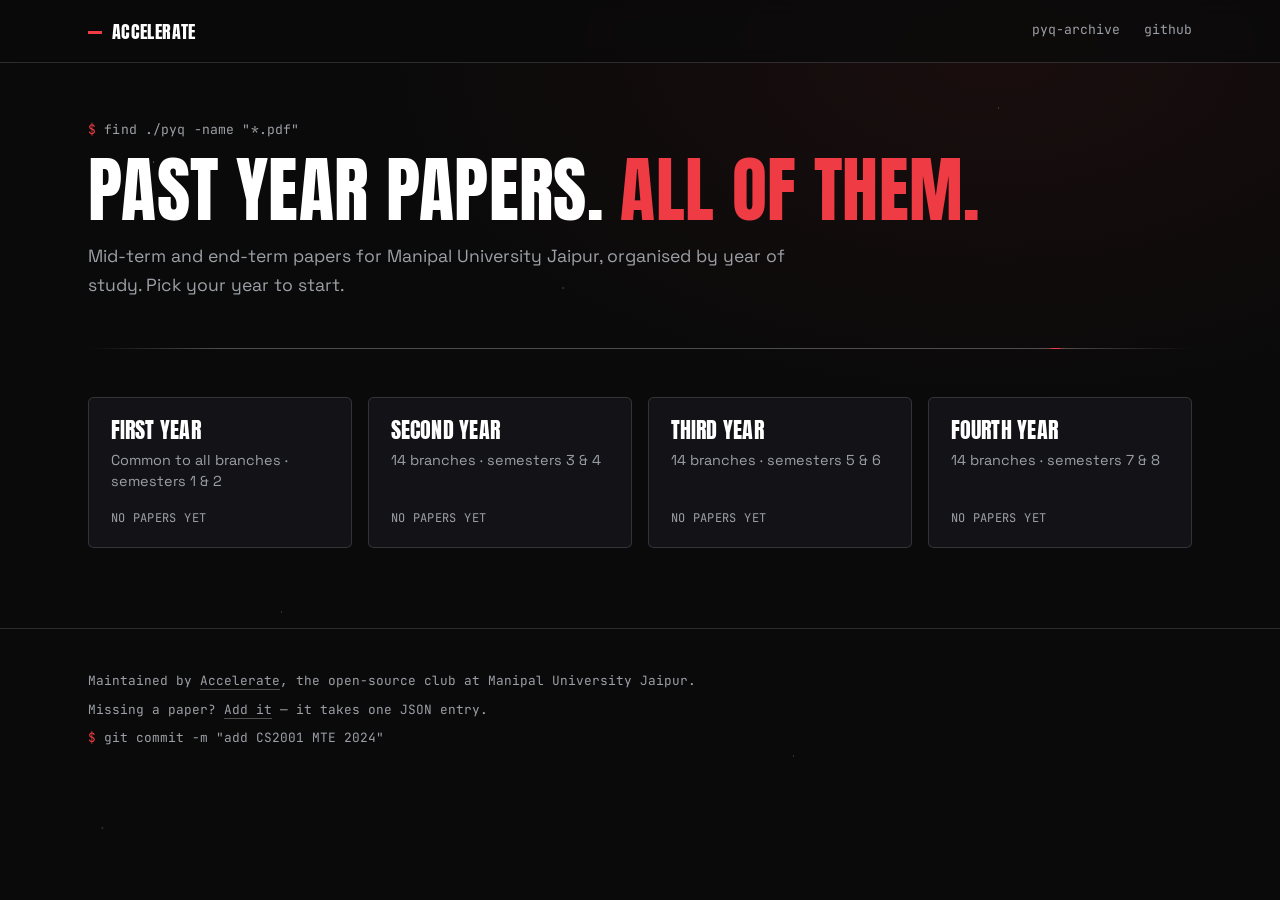
==== pyq/index.html @ 1fe402a1 "Set up repo structure and the PYQ archive Scaffold college-materials to match the club's repo conven" ====
<!doctype html>
<html lang="en">
  <head>
    <meta charset="utf-8" />
    <meta name="viewport" content="width=device-width, initial-scale=1" />
    <title>Past Year Papers — Accelerate</title>
    <meta
      name="description"
      content="Previous year question papers for Manipal University Jaipur, organised by year of study and branch."
    />
    <meta name="theme-color" content="#0a0a0a" />
    <link rel="stylesheet" href="../assets/fonts/fonts.css" />
    <link rel="stylesheet" href="../style.css" />
  </head>
  <body>
    <a class="skip-link" href="#main">Skip to main content</a>

    <header class="site-header">
      <div class="wrap">
        <p class="site-title"><a href="../">Accelerate</a></p>
        <nav class="site-nav" aria-label="Site">
          <a href="./">pyq-archive</a>
          <a href="https://github.com/accelerate-muj/college-materials">github</a>
        </nav>
      </div>
    </header>

    <main id="main" class="wrap" tabindex="-1">
      <!--
        Rendered by app.js. The noscript block below is the archive in static
        form — the papers are links, so the site must not become useless
        without JavaScript.
      -->
      <div id="app">
        <p class="prompt">find ./pyq -name "*.pdf"</p>
        <h1>Past Year Papers</h1>
        <p class="lede">Loading the archive…</p>
      </div>

      <noscript>
        <p class="prompt">find ./pyq -name "*.pdf"</p>
        <h1>Past Year Papers</h1>
        <p class="lede">
          This page uses JavaScript to render the archive. With JavaScript off, browse the papers
          directly in the repository — they are plain JSON and PDF files.
        </p>
        <ul>
          <li>
            <a href="https://github.com/accelerate-muj/college-materials/tree/main/data/pyq/first-year"
              >First Year papers</a
            >
          </li>
          <li>
            <a href="https://github.com/accelerate-muj/college-materials/tree/main/data/pyq/second-year"
              >Second Year papers (by branch)</a
            >
          </li>
          <li>
            <a href="https://github.com/accelerate-muj/college-materials/tree/main/data/pyq/third-year"
              >Third Year papers (by branch)</a
            >
          </li>
          <li>
            <a href="https://github.com/accelerate-muj/college-materials/tree/main/data/pyq/fourth-year"
              >Fourth Year papers (by branch)</a
            >
          </li>
        </ul>
      </noscript>
    </main>

    <footer class="site-footer">
      <div class="wrap">
        <p>
          Maintained by <a href="https://github.com/accelerate-muj">Accelerate</a>, the open-source
          club at Manipal University Jaipur.
        </p>
        <p>
          Missing a paper?
          <a href="https://github.com/accelerate-muj/college-materials/blob/main/CONTRIBUTING.md"
            >Add it</a
          >
          — it takes one JSON entry.
        </p>
        <p class="footer-command">git commit -m "add CS2001 MTE 2024"</p>
      </div>
    </footer>

    <!-- Load order matters: rules, then baked data, then the view that uses both. -->
    <script src="../src/pyq.js"></script>
    <script src="data.js"></script>
    <script src="app.js"></script>
  </body>
</html>
---- assets/fonts/fonts.css ----
/*
 * Generated by build-fonts.js from the .woff2 files in this directory.
 * Do not edit by hand — run: node build-fonts.js
 *
 * Faces are embedded as data: URIs so they load under file:// as well as
 * over HTTP. All three are SIL OFL 1.1; see README.md in this directory.
 */
@font-face {
  font-family: "Anton";
  font-style: normal;
  font-weight: 400;
  font-display: swap;
  src: url([data-uri]) format("woff2");
  unicode-range: U+0000-00FF, U+0131, U+0152-0153, U+02BB-02BC, U+02C6, U+02DA, U+02DC, U+2000-206F, U+2122, U+2212, U+FEFF, U+FFFD;
}

@font-face {
  font-family: "Space Grotesk";
  font-style: normal;
  font-weight: 400 700;
  font-display: swap;
  src: url([data-uri]) format("woff2");
  unicode-range: U+0000-00FF, U+0131, U+0152-0153, U+02BB-02BC, U+02C6, U+02DA, U+02DC, U+2000-206F, U+2122, U+2212, U+FEFF, U+FFFD;
}

@font-face {
  font-family: "JetBrains Mono";
  font-style: normal;
  font-weight: 400 700;
  font-display: swap;
  src: url([data-uri]) format("woff2");
  unicode-range: U+0000-00FF, U+0131, U+0152-0153, U+02BB-02BC, U+02C6, U+02DA, U+02DC, U+2000-206F, U+2122, U+2212, U+FEFF, U+FFFD;
}
---- style.css ----
/*
 * The Accelerate design system, as applied to College Materials.
 *
 * Black, crimson, white. Condensed uppercase for display, a geometric grotesque
 * for reading, and monospace wherever the interface is quoting a machine — the
 * same three voices the club's poster work uses. DESIGN.md documents the system
 * itself and is the file to read before changing anything here.
 *
 * Two constraints shape the implementation:
 *
 *   1. No external requests. The three faces are self-hosted and embedded as
 *      data: URIs in assets/fonts/fonts.css (generated by build-fonts.js), so
 *      the site has no CDN dependency, leaks nothing to a third party, and
 *      renders correctly when opened over file:// — where a linked font file
 *      would be refused, because font fetches are always made in CORS mode and
 *      a file:// page has a null origin. Pages link that file separately; it is
 *      deliberately not @imported, so it can be cached on its own.
 *   2. WCAG 2.1 AA (Article III.2 of the Constitution). Every foreground pair
 *      below is annotated with its measured contrast against its background.
 *      If you change a colour, re-measure it.
 */

/* --- Tokens --------------------------------------------------------------- */

:root {
  /* The identity is dark. There is no light variant — the club's visual work is
   * black-and-crimson, and a washed-out white version would read as a different
   * project. Declaring the scheme keeps form controls and scrollbars in step. */
  color-scheme: dark;

  --ink: #0a0a0a; /* page */
  --ink-raised: #131317; /* cards, chips */
  --ink-hover: #1b1b21;
  --paper: #ffffff; /* 19.8:1 on --ink */
  --paper-dim: #9ca0a6; /* 7.5:1 on --ink */
  --flare: #ee3b44; /* 5.0:1 on --ink */
  --flare-bright: #ff5c63; /* 6.6:1 on --ink */
  --hairline: rgba(255, 255, 255, 0.14);
  --hairline-strong: rgba(255, 255, 255, 0.28);

  --font-display: "Anton", "Arial Narrow", "Helvetica Neue", sans-serif;
  --font-body: "Space Grotesk", system-ui, -apple-system, "Segoe UI", sans-serif;
  --font-mono: "JetBrains Mono", ui-monospace, SFMono-Regular, Menlo, Consolas, monospace;

  --radius: 0.35rem;
  --measure: 72rem;
}

*,
*::before,
*::after {
  box-sizing: border-box;
}

/* --- Page ----------------------------------------------------------------
 * The starfield is drawn with gradients rather than an image: a handful of
 * one-pixel dots, fixed so they sit behind the content like a backdrop instead
 * of scrolling with it. No network request, no alt text to get wrong.
 */

body {
  margin: 0;
  min-height: 100vh;
  font-family: var(--font-body);
  font-size: 1rem;
  line-height: 1.65;
  color: var(--paper);
  background-color: var(--ink);
  background-image: radial-gradient(1px 1px at 12% 18%, rgba(255, 255, 255, 0.5), transparent 100%),
    radial-gradient(1px 1px at 78% 12%, rgba(255, 255, 255, 0.35), transparent 100%),
    radial-gradient(1.5px 1.5px at 44% 32%, rgba(255, 255, 255, 0.25), transparent 100%),
    radial-gradient(1px 1px at 88% 54%, rgba(255, 255, 255, 0.4), transparent 100%),
    radial-gradient(1px 1px at 22% 68%, rgba(255, 255, 255, 0.3), transparent 100%),
    radial-gradient(1px 1px at 62% 84%, rgba(255, 255, 255, 0.35), transparent 100%),
    radial-gradient(1.5px 1.5px at 8% 92%, rgba(255, 255, 255, 0.2), transparent 100%),
    radial-gradient(900px 500px at 78% 6%, rgba(238, 59, 68, 0.07), transparent 70%);
  background-attachment: fixed;
  background-repeat: no-repeat;
  -webkit-text-size-adjust: 100%;
}

.wrap {
  max-width: var(--measure);
  margin: 0 auto;
  padding: 0 1.5rem;
}

/* --- Skip link ------------------------------------------------------------ */

.skip-link {
  position: absolute;
  left: -9999px;
  top: 0;
  z-index: 10;
  padding: 0.75rem 1.25rem;
  font-family: var(--font-mono);
  font-size: 0.85rem;
  background: var(--flare);
  color: var(--ink); /* 5.0:1 on --flare */
  text-decoration: none;
}

.skip-link:focus {
  left: 0;
}

/* --- Focus ---------------------------------------------------------------- */

a:focus-visible,
button:focus-visible,
input:focus-visible,
select:focus-visible,
summary:focus-visible {
  outline: 2px solid var(--flare-bright);
  outline-offset: 3px;
}

/*
 * <main> carries tabindex="-1" so app.js can move focus to it after a hash
 * navigation — without that, a screen reader never announces the new screen.
 * It is not a Tab stop and the user did not choose to focus it, so a ring
 * around the whole page would be noise rather than a cue.
 */
main[tabindex="-1"]:focus {
  outline: none;
}

/* --- Header --------------------------------------------------------------- */

.site-header {
  border-bottom: 1px solid var(--hairline);
  background: rgba(10, 10, 10, 0.75);
  backdrop-filter: blur(8px);
  position: sticky;
  top: 0;
  z-index: 5;
}

.site-header .wrap {
  display: flex;
  flex-wrap: wrap;
  align-items: center;
  gap: 0.5rem 1.5rem;
  padding-top: 1rem;
  padding-bottom: 1rem;
}

.site-title {
  margin: 0;
  font-family: var(--font-display);
  font-size: 1.15rem;
  letter-spacing: 0.02em;
  text-transform: uppercase;
}

.site-title a {
  color: var(--paper);
  text-decoration: none;
}

.site-title a:hover {
  color: var(--flare-bright);
}

/* The rocket's trail, reduced to a mark: a crimson slash before the wordmark. */
.site-title a::before {
  content: "";
  display: inline-block;
  width: 0.9rem;
  height: 0.18rem;
  margin-right: 0.6rem;
  vertical-align: 0.28em;
  background: var(--flare);
}

.site-nav {
  margin-left: auto;
  display: flex;
  gap: 1.5rem;
  font-family: var(--font-mono);
  font-size: 0.82rem;
}

.site-nav a {
  color: var(--paper-dim);
  text-decoration: none;
  padding-bottom: 0.15rem;
  border-bottom: 1px solid transparent;
}

.site-nav a:hover {
  color: var(--paper);
  border-bottom-color: var(--flare);
}

/* --- Typography ----------------------------------------------------------- */

/*
 * main.wrap, not main: .wrap sets `padding: 0 1.5rem` as a shorthand, which
 * resets the block padding too, and a class outranks a bare type selector no
 * matter the order. Matching both keeps the content clear of the sticky header.
 */
main.wrap {
  padding-top: 3.5rem;
  padding-bottom: 5rem;
}

h1 {
  font-family: var(--font-display);
  font-size: clamp(2.4rem, 1.4rem + 4.2vw, 4.5rem);
  font-weight: 400;
  line-height: 0.98;
  letter-spacing: 0.005em;
  text-transform: uppercase;
  margin: 0 0 1rem;
}

/* The poster's device: the sentence turns crimson at the point it makes a claim. */
.accent {
  color: var(--flare);
}

h2 {
  font-family: var(--font-display);
  font-size: 1.6rem;
  font-weight: 400;
  line-height: 1.15;
  letter-spacing: 0.01em;
  text-transform: uppercase;
  margin: 3rem 0 1.25rem;
}

h3 {
  font-family: var(--font-body);
  font-size: 1.05rem;
  font-weight: 700;
  line-height: 1.3;
  margin: 0 0 0.2rem;
}

.lede {
  font-size: 1.1rem;
  color: var(--paper-dim);
  max-width: 44rem;
  margin: 0 0 2.5rem;
}

/*
 * The terminal prompt, used as an eyebrow above a heading. It is decoration
 * that happens to be text, so the "$ " is generated rather than written into
 * the markup — a screen reader should read the label, not the shell prompt.
 */
.prompt {
  font-family: var(--font-mono);
  font-size: 0.82rem;
  color: var(--paper-dim);
  letter-spacing: 0.01em;
  margin: 0 0 0.9rem;
}

.prompt::before {
  content: "$ ";
  color: var(--flare);
}

a {
  color: var(--flare);
}

a:hover {
  color: var(--flare-bright);
}

p {
  max-width: 44rem;
}

code {
  font-family: var(--font-mono);
  font-size: 0.85em;
  background: var(--ink-raised);
  border: 1px solid var(--hairline);
  border-radius: var(--radius);
  padding: 0.12em 0.4em;
  color: var(--paper);
}

/* --- Breadcrumb ----------------------------------------------------------- */

.breadcrumb {
  font-family: var(--font-mono);
  font-size: 0.8rem;
  margin: 0 0 1.75rem;
}

.breadcrumb ol {
  list-style: none;
  display: flex;
  flex-wrap: wrap;
  gap: 0.5rem;
  margin: 0;
  padding: 0;
  color: var(--paper-dim);
}

.breadcrumb li + li::before {
  content: "/";
  margin-right: 0.5rem;
  color: var(--flare);
}

.breadcrumb a {
  color: var(--paper-dim);
  text-decoration: none;
  border-bottom: 1px solid var(--hairline-strong);
}

.breadcrumb a:hover {
  color: var(--paper);
  border-bottom-color: var(--flare);
}

/* --- Trajectory rule -----------------------------------------------------
 * The poster's flight path: a hairline that drops, runs, and climbs to a lit
 * node. Here it is flattened to a divider with a single glowing stop.
 */

.trajectory {
  position: relative;
  height: 1px;
  border: 0;
  margin: 3rem 0;
  background: linear-gradient(90deg, transparent, var(--hairline-strong) 12%, var(--hairline-strong) 88%, transparent);
}

.trajectory::after {
  content: "";
  position: absolute;
  right: 12%;
  top: 50%;
  width: 9px;
  height: 9px;
  border-radius: 50%;
  transform: translateY(-50%);
  background: var(--flare);
  box-shadow: 0 0 0 4px rgba(238, 59, 68, 0.18), 0 0 22px 6px rgba(238, 59, 68, 0.35);
}

/* --- Card grids ----------------------------------------------------------- */

.card-grid {
  list-style: none;
  margin: 0;
  padding: 0;
  display: grid;
  gap: 1rem;
  grid-template-columns: repeat(auto-fill, minmax(15.5rem, 1fr));
}

.card {
  position: relative;
  display: flex;
  flex-direction: column;
  height: 100%;
  padding: 1.3rem 1.35rem 1.15rem;
  background: var(--ink-raised);
  border: 1px solid var(--hairline);
  border-radius: var(--radius);
  text-decoration: none;
  color: inherit;
  overflow: hidden;
  transition: border-color 0.15s ease, background-color 0.15s ease;
}

/* The crimson edge only lights on the card you are pointing at. */
.card::before {
  content: "";
  position: absolute;
  inset: 0 auto 0 0;
  width: 2px;
  background: var(--flare);
  transform: scaleY(0);
  transform-origin: top;
  transition: transform 0.15s ease;
}

.card:hover,
.card:focus-visible {
  background: var(--ink-hover);
  border-color: var(--hairline-strong);
}

.card:hover::before,
.card:focus-visible::before {
  transform: scaleY(1);
}

.card-title {
  font-family: var(--font-display);
  font-size: 1.35rem;
  line-height: 1.1;
  letter-spacing: 0.01em;
  text-transform: uppercase;
  color: var(--paper);
  margin-bottom: 0.45rem;
}

.card:hover .card-title {
  color: var(--flare-bright);
}

.card-meta {
  font-size: 0.9rem;
  line-height: 1.5;
  color: var(--paper-dim);
  margin: 0;
}

.card-count {
  margin-top: auto;
  padding-top: 1rem;
  font-family: var(--font-mono);
  font-size: 0.75rem;
  letter-spacing: 0.03em;
  text-transform: uppercase;
  color: var(--paper-dim);
}

/*
 * Crimson marks a collection that actually holds something. The inverse — a red
 * "no papers yet" on every card — was tried and reads as fourteen errors rather
 * than one invitation, which is exactly the overuse DESIGN.md warns about.
 */
.card-count[data-empty="false"] {
  color: var(--flare);
}

/* --- Group heading -------------------------------------------------------- */

.group-heading {
  font-family: var(--font-mono);
  font-size: 0.75rem;
  font-weight: 700;
  text-transform: uppercase;
  letter-spacing: 0.14em;
  color: var(--paper-dim);
  margin: 2.75rem 0 1rem;
  padding-bottom: 0.6rem;
  border-bottom: 1px solid var(--hairline);
}

.group-heading:first-of-type {
  margin-top: 1.5rem;
}

/* --- Paper listing -------------------------------------------------------- */

.subject {
  border: 1px solid var(--hairline);
  border-left: 2px solid var(--flare);
  border-radius: 0 var(--radius) var(--radius) 0;
  padding: 1.2rem 1.4rem;
  margin-bottom: 1rem;
  background: var(--ink-raised);
}

.subject-code {
  font-family: var(--font-mono);
  font-size: 0.78rem;
  letter-spacing: 0.06em;
  color: var(--paper-dim);
  margin: 0;
}

.paper-list {
  list-style: none;
  margin: 1rem 0 0;
  padding: 0;
  display: flex;
  flex-wrap: wrap;
  gap: 0.55rem;
}

.paper-link {
  display: inline-flex;
  align-items: baseline;
  gap: 0.5rem;
  padding: 0.4rem 0.85rem;
  font-family: var(--font-mono);
  font-size: 0.82rem;
  border: 1px solid var(--hairline-strong);
  border-radius: 2rem;
  background: transparent;
  text-decoration: none;
  color: var(--paper);
  transition: border-color 0.15s ease, background-color 0.15s ease;
}

.paper-link:hover {
  border-color: var(--flare);
  background: rgba(238, 59, 68, 0.12);
  color: var(--paper);
}

.paper-exam {
  font-weight: 700;
  color: var(--flare);
  letter-spacing: 0.04em;
}

.paper-link:hover .paper-exam {
  color: var(--flare-bright);
}

.paper-year {
  color: var(--paper-dim);
}

/* --- Empty state ---------------------------------------------------------- */

.empty {
  border: 1px dashed var(--hairline-strong);
  border-radius: var(--radius);
  padding: 2rem;
  background: rgba(255, 255, 255, 0.02);
}

.empty h2 {
  margin-top: 0;
  font-size: 1.3rem;
}

.empty p:last-child {
  margin-bottom: 0;
}

/* --- Footer --------------------------------------------------------------- */

.site-footer {
  border-top: 1px solid var(--hairline);
  padding: 2.5rem 0;
  font-family: var(--font-mono);
  font-size: 0.8rem;
  line-height: 1.8;
  color: var(--paper-dim);
}

.site-footer p {
  margin: 0 0 0.35rem;
  max-width: none;
}

.site-footer a {
  color: var(--paper-dim);
  text-decoration: none;
  border-bottom: 1px solid var(--hairline-strong);
}

.site-footer a:hover {
  color: var(--flare-bright);
  border-bottom-color: var(--flare);
}

/* The closing shell line, as on the poster. */
.footer-command {
  color: var(--paper-dim);
  margin-top: 1.25rem;
}

.footer-command::before {
  content: "$ ";
  color: var(--flare);
}

/* --- Motion --------------------------------------------------------------- */

@media (prefers-reduced-motion: reduce) {
  *,
  *::before,
  *::after {
    animation-duration: 0.01ms !important;
    animation-iteration-count: 1 !important;
    transition-duration: 0.01ms !important;
    scroll-behavior: auto !important;
  }
}

/* --- Small screens -------------------------------------------------------- */

@media (max-width: 30rem) {
  main.wrap {
    padding-top: 2.5rem;
  }

  .site-nav {
    width: 100%;
    margin-left: 0;
    gap: 1.25rem;
  }
}
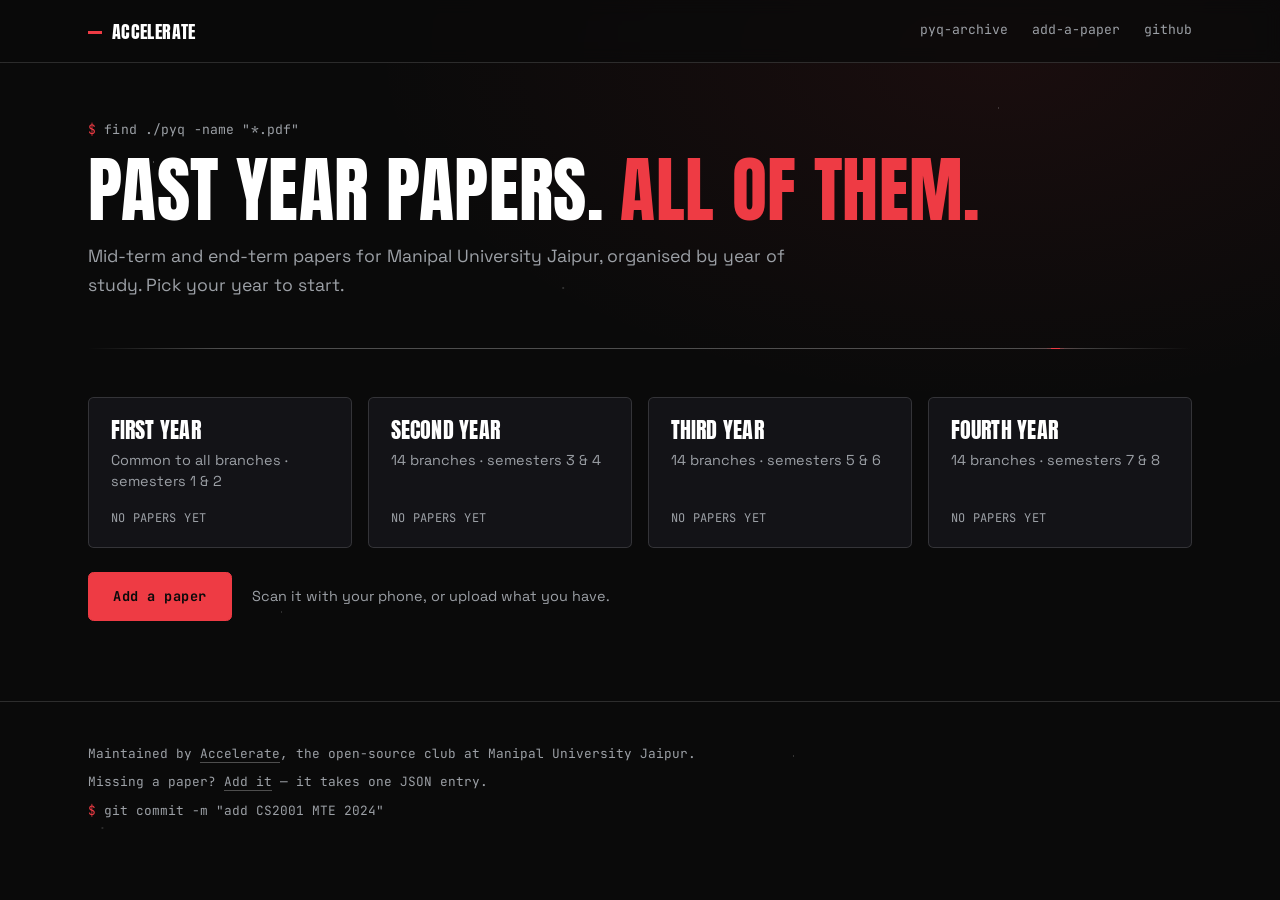
==== commit 7436ac51: "Add a scanner so contributing takes a minute and no Git Contributing was "edit JSON, run a build scr" ====
--- a/pyq/index.html
+++ b/pyq/index.html
@@ -20,6 +20,7 @@
         <p class="site-title"><a href="../">Accelerate</a></p>
         <nav class="site-nav" aria-label="Site">
           <a href="./">pyq-archive</a>
+          <a href="add/">add-a-paper</a>
           <a href="https://github.com/accelerate-muj/college-materials">github</a>
         </nav>
       </div>
--- a/style.css
+++ b/style.css
@@ -534,6 +534,41 @@
   margin-bottom: 0;
 }
 
+/* --- Call to action -------------------------------------------------------
+ * The one crimson fill in the archive. A reader who did not find the paper
+ * they wanted is the likeliest person to add it, so the invitation sits at the
+ * bottom of an empty collection and of a full one.
+ */
+
+.empty-actions {
+  display: flex;
+  flex-wrap: wrap;
+  align-items: center;
+  gap: 0.85rem 1.25rem;
+  margin: 1.5rem 0 0;
+}
+
+.btn-cta {
+  display: inline-flex;
+  align-items: center;
+  padding: 0.75rem 1.5rem;
+  font-family: var(--font-mono);
+  font-size: 0.85rem;
+  font-weight: 700;
+  letter-spacing: 0.04em;
+  background: var(--flare);
+  border: 1px solid var(--flare);
+  border-radius: var(--radius);
+  color: var(--ink); /* 5.0:1 on --flare */
+  text-decoration: none;
+}
+
+.btn-cta:hover {
+  background: var(--flare-bright);
+  border-color: var(--flare-bright);
+  color: var(--ink);
+}
+
 /* --- Footer --------------------------------------------------------------- */
 
 .site-footer {
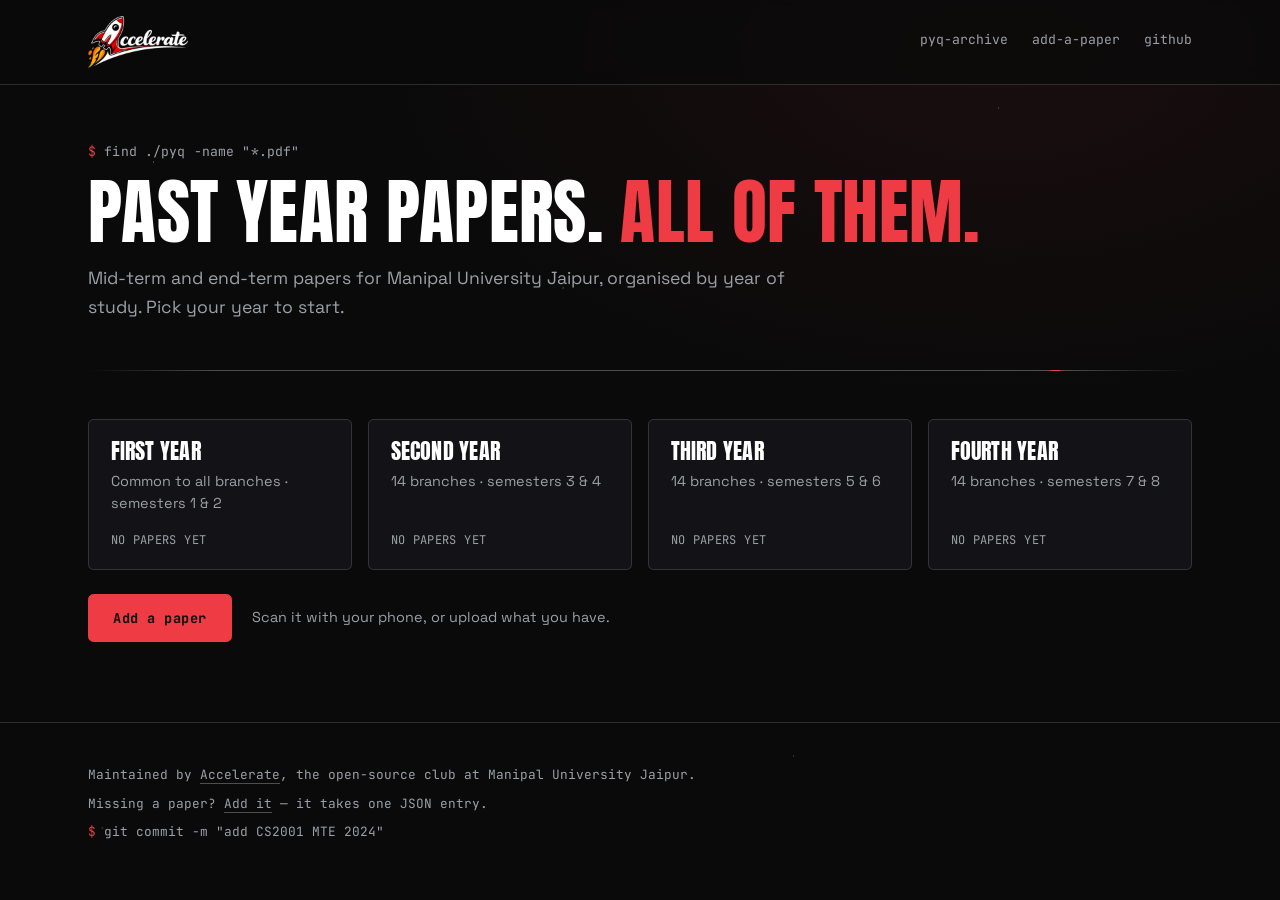
==== commit 177d7cc3: "Use the club logo in the page headers Replaces the crimson slash and the Anton wordmark with the rea" ====
--- a/pyq/index.html
+++ b/pyq/index.html
@@ -9,6 +9,8 @@
       content="Previous year question papers for Manipal University Jaipur, organised by year of study and branch."
     />
     <meta name="theme-color" content="#0a0a0a" />
+    <link rel="icon" type="image/png" sizes="32x32" href="../assets/brand/favicon-32.png" />
+    <link rel="apple-touch-icon" href="../assets/brand/apple-touch-icon.png" />
     <link rel="stylesheet" href="../assets/fonts/fonts.css" />
     <link rel="stylesheet" href="../style.css" />
   </head>
@@ -17,7 +19,13 @@
 
     <header class="site-header">
       <div class="wrap">
-        <p class="site-title"><a href="../">Accelerate</a></p>
+        <p class="site-title">
+          <a href="../">
+            <img class="site-logo" src="../assets/brand/logo.png"
+                 srcset="../assets/brand/logo.png 1x, ../assets/brand/logo@2x.png 2x"
+                 width="300" height="156" alt="Accelerate" />
+          </a>
+        </p>
         <nav class="site-nav" aria-label="Site">
           <a href="./">pyq-archive</a>
           <a href="add/">add-a-paper</a>
--- a/style.css
+++ b/style.css
@@ -147,30 +147,35 @@
 
 .site-title {
   margin: 0;
-  font-family: var(--font-display);
-  font-size: 1.15rem;
-  letter-spacing: 0.02em;
-  text-transform: uppercase;
+  line-height: 0;
 }
 
 .site-title a {
-  color: var(--paper);
-  text-decoration: none;
-}
-
-.site-title a:hover {
-  color: var(--flare-bright);
-}
-
-/* The rocket's trail, reduced to a mark: a crimson slash before the wordmark. */
-.site-title a::before {
-  content: "";
   display: inline-block;
-  width: 0.9rem;
-  height: 0.18rem;
-  margin-right: 0.6rem;
-  vertical-align: 0.28em;
-  background: var(--flare);
+  text-decoration: none;
+}
+
+/*
+ * The club's logo — the rocket and the script wordmark as one lockup. It *is*
+ * the wordmark, so it carries alt="Accelerate" and there is no text beside it
+ * to duplicate.
+ *
+ * Sized by height so it matches the nav's optical weight, with the width left
+ * to the aspect ratio (roughly 1.92:1). The width/height attributes in the
+ * markup are the intrinsic pixel size — they reserve the right box before the
+ * image loads, so the header does not jump.
+ *
+ * The artwork is transparent, cut from its black field by flood-filling from
+ * the edges. Do not put a plate or a glow behind it.
+ */
+.site-logo {
+  display: block;
+  width: auto;
+  height: 3.25rem;
+}
+
+.site-title a:hover .site-logo {
+  opacity: 0.85;
 }
 
 .site-nav {
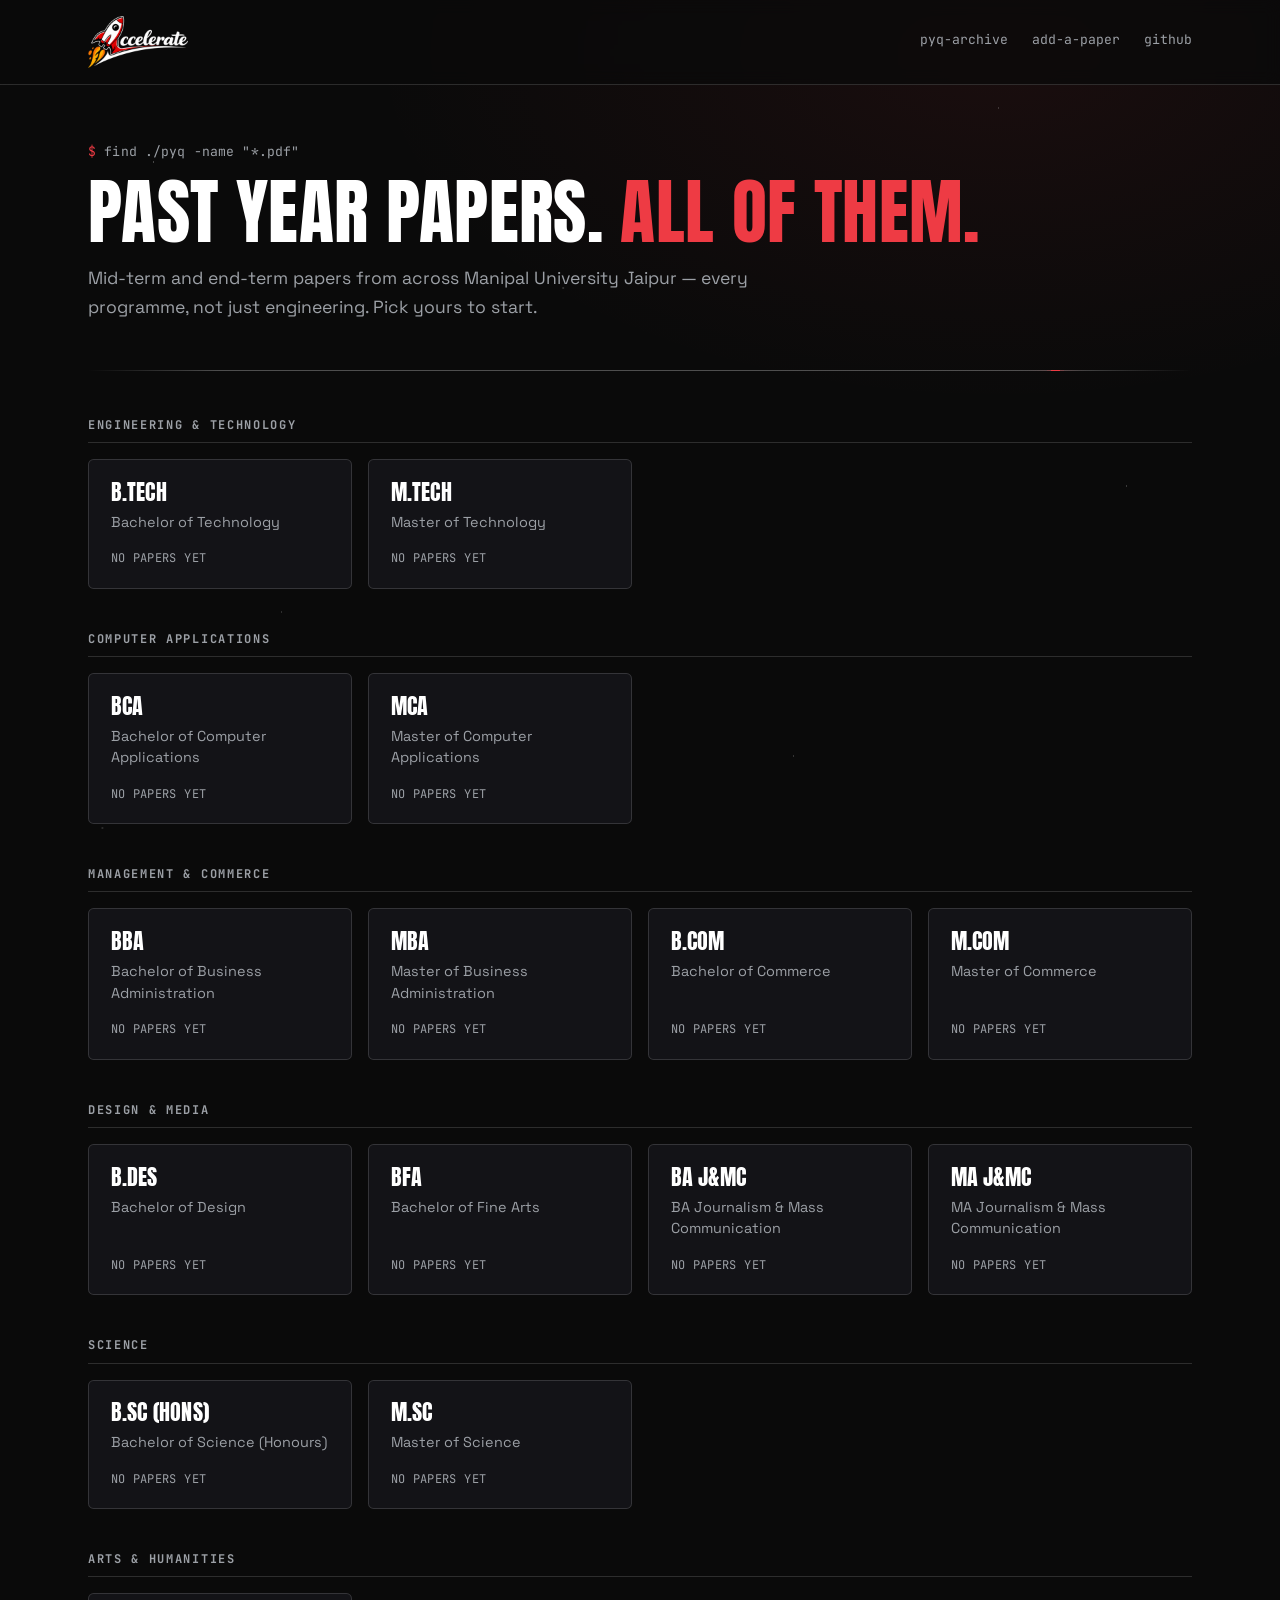
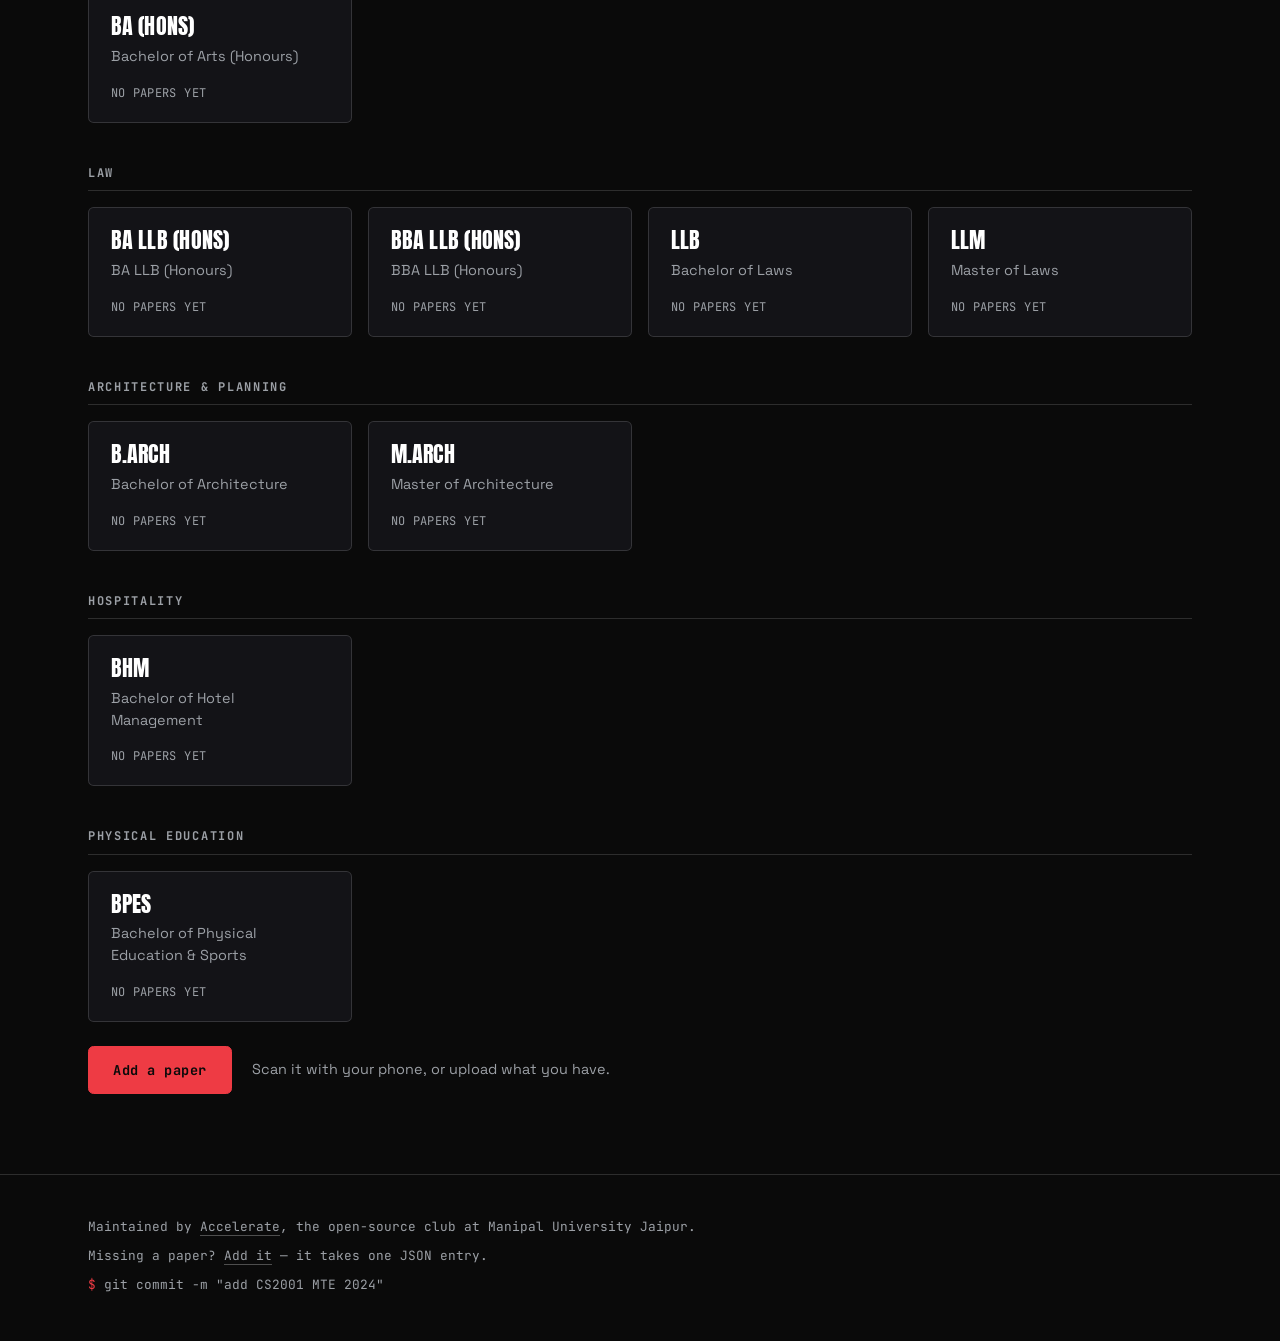
==== commit 12d86a04: "Cover every MUJ programme, not just B.Tech The archive was engineering-shaped: four years and one br" ====
--- a/pyq/index.html
+++ b/pyq/index.html
@@ -6,15 +6,16 @@
     <title>Past Year Papers — Accelerate</title>
     <meta
       name="description"
-      content="Previous year question papers for Manipal University Jaipur, organised by year of study and branch."
+      content="Previous year question papers for every programme at Manipal University Jaipur, organised by programme, year of study and specialisation."
     />
     <meta name="theme-color" content="#0a0a0a" />
     <link rel="icon" type="image/png" sizes="32x32" href="../assets/brand/favicon-32.png" />
     <link rel="apple-touch-icon" href="../assets/brand/apple-touch-icon.png" />
     <link rel="stylesheet" href="../assets/fonts/fonts.css" />
+    <link rel="stylesheet" href="../assets/accelerate.css" />
     <link rel="stylesheet" href="../style.css" />
   </head>
-  <body>
+  <body class="accelerate-field">
     <a class="skip-link" href="#main">Skip to main content</a>
 
     <header class="site-header">
@@ -55,24 +56,14 @@
         </p>
         <ul>
           <li>
-            <a href="https://github.com/accelerate-muj/college-materials/tree/main/data/pyq/first-year"
-              >First Year papers</a
-            >
+            <a href="https://github.com/accelerate-muj/college-materials/tree/main/data/pyq"
+              >Every collection</a
+            >, filed as <code>&lt;programme&gt;/year-N/&lt;specialisation&gt;.json</code>
           </li>
           <li>
-            <a href="https://github.com/accelerate-muj/college-materials/tree/main/data/pyq/second-year"
-              >Second Year papers (by branch)</a
-            >
-          </li>
-          <li>
-            <a href="https://github.com/accelerate-muj/college-materials/tree/main/data/pyq/third-year"
-              >Third Year papers (by branch)</a
-            >
-          </li>
-          <li>
-            <a href="https://github.com/accelerate-muj/college-materials/tree/main/data/pyq/fourth-year"
-              >Fourth Year papers (by branch)</a
-            >
+            <a href="https://github.com/accelerate-muj/college-materials/tree/main/papers"
+              >The scanned PDFs</a
+            >, under the same paths
           </li>
         </ul>
       </noscript>
--- a/assets/accelerate.css
+++ b/assets/accelerate.css
@@ -0,0 +1,191 @@
+/*
+ * THE ACCELERATE DESIGN SYSTEM
+ * ============================
+ *
+ * Canonical source: accelerate-muj/college-materials/assets/accelerate.css
+ *
+ * This file is the *system* — tokens, the three type voices, focus, motion and
+ * the shared motifs. It contains nothing specific to any one project; a repo's
+ * own stylesheet holds its components and layers on top.
+ *
+ * ## Using it in another repo
+ *
+ * Copy this file, `assets/fonts/` and `assets/brand/`, then link them ahead of
+ * your own stylesheet:
+ *
+ *     <link rel="stylesheet" href="assets/fonts/fonts.css" />
+ *     <link rel="stylesheet" href="assets/accelerate.css" />
+ *     <link rel="stylesheet" href="style.css" />
+ *
+ * It is a copy rather than a shared URL on purpose. Loading it from another
+ * origin would make every club site depend on one Pages deployment staying up,
+ * and would break opening a page over file:// — which campus-mapper in
+ * particular is built around. The cost is that copies can drift, so when you
+ * change the system, change it here first and re-copy.
+ *
+ * ## Rules that are part of the system, not decoration
+ *
+ *   - Every colour resolves through a token. No raw hex below the token block.
+ *   - Crimson is a spotlight, not a fill. One accent per view.
+ *   - Contrast is measured, not eyeballed. Every pair below is annotated, and
+ *     all clear WCAG 2.1 AA — which Article III.2 of the Constitution requires.
+ *     If you change a colour, measure it again and update the comment.
+ *   - Focus is always visible.
+ *
+ * DESIGN.md in college-materials explains the reasoning behind all of it.
+ */
+
+:root {
+  /* The identity is dark. A washed-out white version reads as a different
+   * project. Declaring the scheme keeps form controls and scrollbars in step.
+   * A project that genuinely needs a light mode (campus-mapper has one, with a
+   * toggle) should override these tokens under its own selector rather than
+   * dropping the system. */
+  color-scheme: dark;
+
+  --ink: #0a0a0a; /* page */
+  --ink-raised: #131317; /* cards, chips */
+  --ink-hover: #1b1b21;
+  --paper: #ffffff; /* 19.8:1 on --ink */
+  --paper-dim: #9ca0a6; /* 7.5:1 on --ink */
+  --flare: #ee3b44; /* 5.0:1 on --ink */
+  --flare-bright: #ff5c63; /* 6.6:1 on --ink */
+  --hairline: rgba(255, 255, 255, 0.14);
+  --hairline-strong: rgba(255, 255, 255, 0.28);
+
+  /* Three voices, and the rule is about who is speaking:
+   *   display — Anton, uppercase. Headings and the loud bits.
+   *   body    — Space Grotesk. Anything a person wrote for a person.
+   *   mono    — JetBrains Mono. Anything the interface quotes from a file, a
+   *             path or a shell. This is the one that carries the identity. */
+  --font-display: "Anton", "Arial Narrow", "Helvetica Neue", sans-serif;
+  --font-body: "Space Grotesk", system-ui, -apple-system, "Segoe UI", sans-serif;
+  --font-mono: "JetBrains Mono", ui-monospace, SFMono-Regular, Menlo, Consolas, monospace;
+
+  --radius: 0.35rem;
+  --measure: 72rem;
+}
+
+/* --- The starfield --------------------------------------------------------
+ * Gradients rather than an image: a handful of dots at low opacity plus one
+ * wide crimson bloom, fixed so it sits behind the content instead of scrolling
+ * with it. No network request, no <img>, nothing to describe to a screen
+ * reader. Apply with `class="accelerate-field"` on <body>.
+ */
+
+.accelerate-field {
+  background-color: var(--ink);
+  background-image: radial-gradient(1px 1px at 12% 18%, rgba(255, 255, 255, 0.5), transparent 100%),
+    radial-gradient(1px 1px at 78% 12%, rgba(255, 255, 255, 0.35), transparent 100%),
+    radial-gradient(1.5px 1.5px at 44% 32%, rgba(255, 255, 255, 0.25), transparent 100%),
+    radial-gradient(1px 1px at 88% 54%, rgba(255, 255, 255, 0.4), transparent 100%),
+    radial-gradient(1px 1px at 22% 68%, rgba(255, 255, 255, 0.3), transparent 100%),
+    radial-gradient(1px 1px at 62% 84%, rgba(255, 255, 255, 0.35), transparent 100%),
+    radial-gradient(1.5px 1.5px at 8% 92%, rgba(255, 255, 255, 0.2), transparent 100%),
+    radial-gradient(900px 500px at 78% 6%, rgba(238, 59, 68, 0.07), transparent 70%);
+  background-attachment: fixed;
+  background-repeat: no-repeat;
+}
+
+/* --- Focus ----------------------------------------------------------------
+ * Never remove this. The only defensible exception is an element with
+ * tabindex="-1" that exists purely as a programmatic focus target.
+ */
+
+a:focus-visible,
+button:focus-visible,
+input:focus-visible,
+select:focus-visible,
+textarea:focus-visible,
+summary:focus-visible,
+[tabindex]:not([tabindex="-1"]):focus-visible {
+  outline: 2px solid var(--flare-bright);
+  outline-offset: 3px;
+}
+
+/*
+ * tabindex="-1" marks a programmatic focus target — a <main> or a heading that
+ * script focuses after a step change so a screen reader announces it. The user
+ * did not tab there and cannot, so a ring around it is noise rather than a cue.
+ * This is the one place an outline is legitimately removed.
+ */
+[tabindex="-1"]:focus {
+  outline: none;
+}
+
+/* --- Motifs ---------------------------------------------------------------
+ * Four, all cheap, all optional. Use them sparingly.
+ */
+
+/* The sentence turns crimson at the point it makes a claim. */
+.accent {
+  color: var(--flare);
+}
+
+/*
+ * A shell prompt as an eyebrow above a heading. The "$ " is generated rather
+ * than written into the markup, so a screen reader reads the label and not the
+ * prompt character. Write something that is plausibly the command that got you
+ * to this screen.
+ */
+.prompt {
+  font-family: var(--font-mono);
+  font-size: 0.82rem;
+  color: var(--paper-dim);
+  letter-spacing: 0.01em;
+  margin: 0 0 0.9rem;
+}
+
+.prompt::before {
+  content: "$ ";
+  color: var(--flare);
+}
+
+/* The poster's flight path, flattened to a divider with one lit node. One per
+ * page at most — it marks the break between the pitch and the content. */
+.trajectory {
+  position: relative;
+  height: 1px;
+  border: 0;
+  margin: 3rem 0;
+  background: linear-gradient(90deg, transparent, var(--hairline-strong) 12%, var(--hairline-strong) 88%, transparent);
+}
+
+.trajectory::after {
+  content: "";
+  position: absolute;
+  right: 12%;
+  top: 50%;
+  width: 9px;
+  height: 9px;
+  border-radius: 50%;
+  transform: translateY(-50%);
+  background: var(--flare);
+  box-shadow: 0 0 0 4px rgba(238, 59, 68, 0.18), 0 0 22px 6px rgba(238, 59, 68, 0.35);
+}
+
+/*
+ * The logo lockup. It *is* the wordmark, so it takes alt="Accelerate" and no
+ * text sits beside it. Sized by height, width left to the 1.92:1 aspect; keep
+ * the intrinsic width/height attributes on the <img> so the header does not
+ * jump as it loads. Wants roughly this size — the script occupies only the
+ * lower right, so at a typical 40px logo height it stops being readable.
+ */
+.site-logo {
+  display: block;
+  width: auto;
+  height: 3.25rem;
+}
+
+/* --- Motion --------------------------------------------------------------- */
+
+@media (prefers-reduced-motion: reduce) {
+  *,
+  *::before,
+  *::after {
+    animation-duration: 0.01ms !important;
+    animation-iteration-count: 1 !important;
+    transition-duration: 0.01ms !important;
+    scroll-behavior: auto !important;
+  }
+}
--- a/style.css
+++ b/style.css
@@ -1,10 +1,10 @@
 /*
  * The Accelerate design system, as applied to College Materials.
  *
- * Black, crimson, white. Condensed uppercase for display, a geometric grotesque
- * for reading, and monospace wherever the interface is quoting a machine — the
- * same three voices the club's poster work uses. DESIGN.md documents the system
- * itself and is the file to read before changing anything here.
+ * The system itself — tokens, the three type voices, focus, motion and the
+ * shared motifs — lives in assets/accelerate.css, which is the file other club
+ * repos copy. This file holds only what is specific to College Materials, and
+ * assumes accelerate.css is linked before it. DESIGN.md explains the reasoning.
  *
  * Two constraints shape the implementation:
  *
@@ -20,43 +20,11 @@
  *      If you change a colour, re-measure it.
  */
 
-/* --- Tokens --------------------------------------------------------------- */
-
-:root {
-  /* The identity is dark. There is no light variant — the club's visual work is
-   * black-and-crimson, and a washed-out white version would read as a different
-   * project. Declaring the scheme keeps form controls and scrollbars in step. */
-  color-scheme: dark;
-
-  --ink: #0a0a0a; /* page */
-  --ink-raised: #131317; /* cards, chips */
-  --ink-hover: #1b1b21;
-  --paper: #ffffff; /* 19.8:1 on --ink */
-  --paper-dim: #9ca0a6; /* 7.5:1 on --ink */
-  --flare: #ee3b44; /* 5.0:1 on --ink */
-  --flare-bright: #ff5c63; /* 6.6:1 on --ink */
-  --hairline: rgba(255, 255, 255, 0.14);
-  --hairline-strong: rgba(255, 255, 255, 0.28);
-
-  --font-display: "Anton", "Arial Narrow", "Helvetica Neue", sans-serif;
-  --font-body: "Space Grotesk", system-ui, -apple-system, "Segoe UI", sans-serif;
-  --font-mono: "JetBrains Mono", ui-monospace, SFMono-Regular, Menlo, Consolas, monospace;
-
-  --radius: 0.35rem;
-  --measure: 72rem;
-}
-
 *,
 *::before,
 *::after {
   box-sizing: border-box;
 }
-
-/* --- Page ----------------------------------------------------------------
- * The starfield is drawn with gradients rather than an image: a handful of
- * one-pixel dots, fixed so they sit behind the content like a backdrop instead
- * of scrolling with it. No network request, no alt text to get wrong.
- */
 
 body {
   margin: 0;
@@ -65,17 +33,6 @@
   font-size: 1rem;
   line-height: 1.65;
   color: var(--paper);
-  background-color: var(--ink);
-  background-image: radial-gradient(1px 1px at 12% 18%, rgba(255, 255, 255, 0.5), transparent 100%),
-    radial-gradient(1px 1px at 78% 12%, rgba(255, 255, 255, 0.35), transparent 100%),
-    radial-gradient(1.5px 1.5px at 44% 32%, rgba(255, 255, 255, 0.25), transparent 100%),
-    radial-gradient(1px 1px at 88% 54%, rgba(255, 255, 255, 0.4), transparent 100%),
-    radial-gradient(1px 1px at 22% 68%, rgba(255, 255, 255, 0.3), transparent 100%),
-    radial-gradient(1px 1px at 62% 84%, rgba(255, 255, 255, 0.35), transparent 100%),
-    radial-gradient(1.5px 1.5px at 8% 92%, rgba(255, 255, 255, 0.2), transparent 100%),
-    radial-gradient(900px 500px at 78% 6%, rgba(238, 59, 68, 0.07), transparent 70%);
-  background-attachment: fixed;
-  background-repeat: no-repeat;
   -webkit-text-size-adjust: 100%;
 }
 
@@ -102,27 +59,6 @@
 
 .skip-link:focus {
   left: 0;
-}
-
-/* --- Focus ---------------------------------------------------------------- */
-
-a:focus-visible,
-button:focus-visible,
-input:focus-visible,
-select:focus-visible,
-summary:focus-visible {
-  outline: 2px solid var(--flare-bright);
-  outline-offset: 3px;
-}
-
-/*
- * <main> carries tabindex="-1" so app.js can move focus to it after a hash
- * navigation — without that, a screen reader never announces the new screen.
- * It is not a Tab stop and the user did not choose to focus it, so a ring
- * around the whole page would be noise rather than a cue.
- */
-main[tabindex="-1"]:focus {
-  outline: none;
 }
 
 /* --- Header --------------------------------------------------------------- */
@@ -153,25 +89,6 @@
 .site-title a {
   display: inline-block;
   text-decoration: none;
-}
-
-/*
- * The club's logo — the rocket and the script wordmark as one lockup. It *is*
- * the wordmark, so it carries alt="Accelerate" and there is no text beside it
- * to duplicate.
- *
- * Sized by height so it matches the nav's optical weight, with the width left
- * to the aspect ratio (roughly 1.92:1). The width/height attributes in the
- * markup are the intrinsic pixel size — they reserve the right box before the
- * image loads, so the header does not jump.
- *
- * The artwork is transparent, cut from its black field by flood-filling from
- * the edges. Do not put a plate or a glow behind it.
- */
-.site-logo {
-  display: block;
-  width: auto;
-  height: 3.25rem;
 }
 
 .site-title a:hover .site-logo {
@@ -220,11 +137,6 @@
   margin: 0 0 1rem;
 }
 
-/* The poster's device: the sentence turns crimson at the point it makes a claim. */
-.accent {
-  color: var(--flare);
-}
-
 h2 {
   font-family: var(--font-display);
   font-size: 1.6rem;
@@ -250,24 +162,6 @@
   margin: 0 0 2.5rem;
 }
 
-/*
- * The terminal prompt, used as an eyebrow above a heading. It is decoration
- * that happens to be text, so the "$ " is generated rather than written into
- * the markup — a screen reader should read the label, not the shell prompt.
- */
-.prompt {
-  font-family: var(--font-mono);
-  font-size: 0.82rem;
-  color: var(--paper-dim);
-  letter-spacing: 0.01em;
-  margin: 0 0 0.9rem;
-}
-
-.prompt::before {
-  content: "$ ";
-  color: var(--flare);
-}
-
 a {
   color: var(--flare);
 }
@@ -323,32 +217,6 @@
 .breadcrumb a:hover {
   color: var(--paper);
   border-bottom-color: var(--flare);
-}
-
-/* --- Trajectory rule -----------------------------------------------------
- * The poster's flight path: a hairline that drops, runs, and climbs to a lit
- * node. Here it is flattened to a divider with a single glowing stop.
- */
-
-.trajectory {
-  position: relative;
-  height: 1px;
-  border: 0;
-  margin: 3rem 0;
-  background: linear-gradient(90deg, transparent, var(--hairline-strong) 12%, var(--hairline-strong) 88%, transparent);
-}
-
-.trajectory::after {
-  content: "";
-  position: absolute;
-  right: 12%;
-  top: 50%;
-  width: 9px;
-  height: 9px;
-  border-radius: 50%;
-  transform: translateY(-50%);
-  background: var(--flare);
-  box-shadow: 0 0 0 4px rgba(238, 59, 68, 0.18), 0 0 22px 6px rgba(238, 59, 68, 0.35);
 }
 
 /* --- Card grids ----------------------------------------------------------- */
@@ -521,6 +389,97 @@
   color: var(--paper-dim);
 }
 
+/* --- Quick-add chips on a subject card ------------------------------------
+ * Outlined, not filled, so they read as secondary to the papers above them —
+ * these are an offer, and the papers are what the reader came for.
+ */
+
+.subject-add {
+  display: flex;
+  align-items: center;
+  flex-wrap: wrap;
+  gap: 0.55rem;
+  margin-top: 0.9rem;
+  padding-top: 0.85rem;
+  border-top: 1px dashed var(--hairline);
+}
+
+.subject-add-label {
+  font-family: var(--font-mono);
+  font-size: 0.72rem;
+  letter-spacing: 0.1em;
+  text-transform: uppercase;
+  color: var(--paper-dim);
+}
+
+.add-chip {
+  display: inline-flex;
+  align-items: center;
+  gap: 0.3rem;
+  padding: 0.3rem 0.7rem;
+  font-family: var(--font-mono);
+  font-size: 0.76rem;
+  border: 1px dashed var(--hairline-strong);
+  border-radius: 2rem;
+  text-decoration: none;
+  color: var(--paper-dim);
+}
+
+.add-chip::before {
+  content: "+";
+  color: var(--flare);
+  font-weight: 700;
+}
+
+.add-chip:hover {
+  border-style: solid;
+  border-color: var(--flare);
+  color: var(--paper);
+}
+
+/* --- Prefilled context bar in the scanner ---------------------------------
+ * Shows the decisions the incoming link made, each undoable. It sits in
+ * college-materials' stylesheet rather than the shared system because it is
+ * specific to this flow.
+ */
+
+.context {
+  display: flex;
+  align-items: center;
+  flex-wrap: wrap;
+  gap: 0.4rem 0.5rem;
+  margin: 0 0 2rem;
+  padding: 0.7rem 1rem;
+  font-family: var(--font-mono);
+  font-size: 0.8rem;
+  background: var(--ink-raised);
+  border: 1px solid var(--hairline);
+  border-left: 2px solid var(--flare);
+  border-radius: 0 var(--radius) var(--radius) 0;
+  color: var(--paper-dim);
+  max-width: none;
+}
+
+.context-value {
+  color: var(--paper);
+}
+
+.context-change {
+  padding: 0.1rem 0.5rem;
+  font: inherit;
+  font-size: 0.72rem;
+  color: var(--flare);
+  background: transparent;
+  border: 1px solid transparent;
+  border-radius: 2rem;
+  cursor: pointer;
+}
+
+.context-change:hover {
+  border-color: var(--flare);
+  color: var(--flare-bright);
+}
+
 /* --- Empty state ---------------------------------------------------------- */
 
 .empty {
@@ -612,19 +571,6 @@
   color: var(--flare);
 }
 
-/* --- Motion --------------------------------------------------------------- */
-
-@media (prefers-reduced-motion: reduce) {
-  *,
-  *::before,
-  *::after {
-    animation-duration: 0.01ms !important;
-    animation-iteration-count: 1 !important;
-    transition-duration: 0.01ms !important;
-    scroll-behavior: auto !important;
-  }
-}
-
 /* --- Small screens -------------------------------------------------------- */
 
 @media (max-width: 30rem) {
